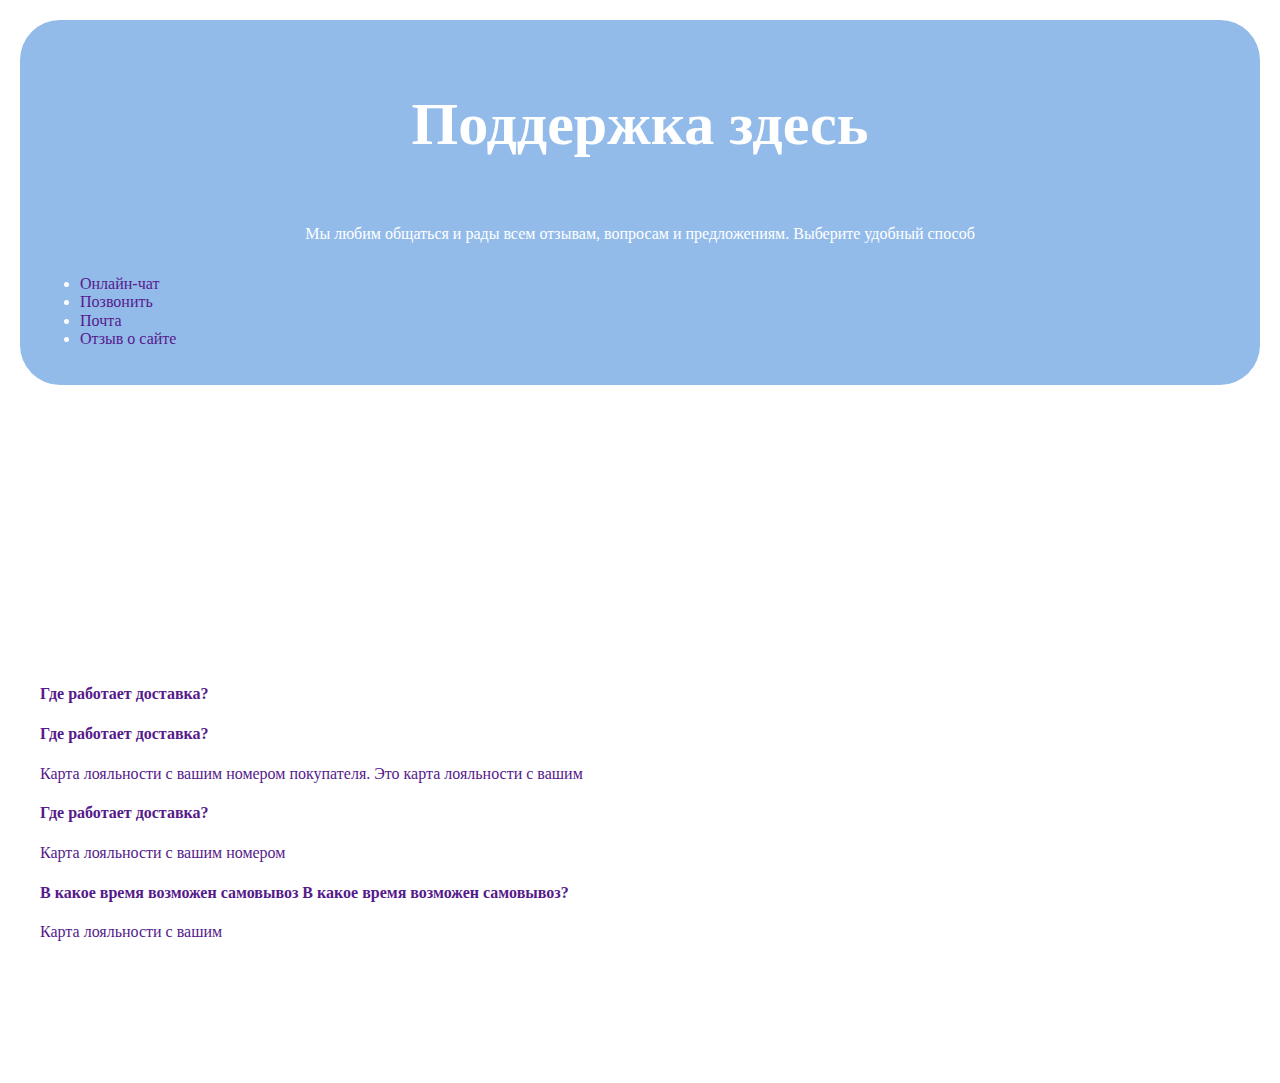
==== index.html @ 18052b0d "старт" ====
<!DOCTYPE html>
<html lang="en">

<head>
    <meta charset="UTF-8">
    <meta name="viewport" content="width=device-width, initial-scale=1.0">
    <link rel="stylesheet" href="css/normalize.css">
    <link rel="stylesheet" href="css/style.css">
    <link href="https://fonts.googleapis.com/css?family=Roboto&display=swap" rel="stylesheet">
    <title>Support</title>
</head>

<body>
    <section class="support__links">
        <div class="support__links-wrapper">
            <div class="support__links-text">
                <h2 class="support__links-title">Поддержка здесь</h2>
                <p class="support__links-description">Мы любим общаться и рады всем отзывам, вопросам и предложениям.
                    Выберите удобный способ</p>
            </div>
            <ul class="support__links-buttons">
                <li class="links-buttons__item"><a href="" class="links-buttons__link">Онлайн-чат</a></li>
                <li class="links-buttons__item"><a href="" class="links-buttons__link">Позвонить</a></li>
                <li class="links-buttons__item"><a href="" class="links-buttons__link">Почта</a></li>
                <li class="links-buttons__item"><a href="" class="links-buttons__link">Отзыв о сайте</a></li>
            </ul>
        </div>
    </section>
    <section class="support__community">
        <div class="support__community-wrapper">
            <div class="support__community-text">
                <h2 class="support__community-title">Социальные сети и сообщество</h2>
                <p class="support__community-description">Присоединяйтесь</p>
            </div>
            <ul class="support__community-buttons">
                <li class="community-buttons__item"><a href="" class="community-buttons__link"></a></li>
                <li class="community-buttons__item"><a href="" class="community-buttons__link"></a></li>
                <li class="community-buttons__item"><a href="" class="community-buttons__link"></a></li>
                <li class="community-buttons__item"><a href="" class="community-buttons__link"></a></li>
                <li class="community-buttons__item"><a href="" class="community-buttons__link"></a></li>
                <li class="community-buttons__item"><a href="" class="community-buttons__link"></a></li>
            </ul>
        </div>
    </section>
    <section class="support__faq">
        <h2 class="title support__faq-title">Часто задаваемые вопросы</h2>
        <div class="support__faq-slider">
            <ul class="faq-slider__list">
                <li class="faq-slider__list-item">
                    <a href="" class="list-item__link">
                        <h4 class="list-item__headline">Где работает доставка?</h4>
                    </a>
                </li>
                <li class="faq-slider__list-item">
                    <a href="" class="list-item__link">
                        <h4 class="list-item__headline">Где работает доставка?</h4>
                        <p class="list-item__description">Карта лояльности с вашим номером покупателя. Это карта
                            лояльности с вашим</p>
                    </a>
                </li>
                <li class="faq-slider__list-item">
                    <a href="" class="list-item__link">
                        <h4 class="list-item__headline">Где работает доставка?</h4>
                        <p class="list-item__description">Карта лояльности с вашим номером</p>
                    </a>
                </li>
                <li class="faq-slider__list-item">
                    <a href="" class="list-item__link">
                        <h4 class="list-item__headline">В какое время возможен самовывоз В какое время возможен
                            самовывоз?</h4>
                        <p class="list-item__description">Карта лояльности с вашим</p>
                    </a>
                </li>
            </ul>
        </div>
    </section>
    <section class="support__enquiry">
        <h2 class="title support__enquiry-title">Справка</h2>
        <div class="enquiry__list">
            <details class="enquiry__item">
                <summary class="enquiry__item-ask">Бережная сборка</summary>
                <p class="enquiry__item-answer"></p>
            </details>
            <details class="enquiry__item">
                <summary class="enquiry__item-ask">Способы доставки и самовывоза</summary>
                <p class="enquiry__item-answer">Это карта лояльности с вашим номером покупат Это карта лояльности с
                    вашим номером покупат</p>
            </details>
            <details class="enquiry__item">
                <summary class="enquiry__item-ask">Минимальная сумма заказа</summary>
                <p class="enquiry__item-answer"></p>
            </details>
            <details class="enquiry__item">
                <summary class="enquiry__item-ask">Лёгкий возврат</summary>
                <p class="enquiry__item-answer">Это карта лояльности с вашим номером покупат Это карта лояльности с
                    вашим номером покупат</p>
            </details>
        </div>
</body>

</html>
---- css/style.css ----
@font-face {
  font-family: "MuseoSansCyrl700";
  src: url("../fonts/MuseoSansCyrl700/MuseoSansCyrl700.eot");
  src: url("../fonts/MuseoSansCyrl700/MuseoSansCyrl700.eot?#iefix") format("embedded-opentype"), url("../fonts/MuseoSansCyrl700/MuseoSansCyrl700.woff") format("woff"), url("../fonts/MuseoSansCyrl700/MuseoSansCyrl700.ttf") format("truetype");
  font-style: normal;
  font-weight: 700;
}
@font-face {
  font-family: "MuseoSansCyrl900";
  src: url("../fonts/MuseoSansCyrl900/MuseoSansCyrl900.eot");
  src: url("../fonts/MuseoSansCyrl900/MuseoSansCyrl900.eot?#iefix") format("embedded-opentype"), url("../fonts/MuseoSansCyrl900/MuseoSansCyrl900.woff") format("woff"), url("../fonts/MuseoSansCyrl900/MuseoSansCyrl900.ttf") format("truetype");
  font-style: normal;
  font-weight: 900;
}
body {
  font-family: "MuseoSansCyrl300";
  margin: 0;
  padding: 0;
  color: rgb(255, 255, 255);
  background: rgb(255, 255, 255);
}

a {
  text-decoration: none;
}

img {
  max-width: 100%;
  height: auto;
}

button {
  padding: 0;
  border: none;
  font: inherit;
  color: inherit;
  background-color: transparent;
  cursor: pointer;
}

.visually-hidden:not(:focus):not(:active),
input[type=checkbox].visually-hidden,
input[type=radio].visually-hidden {
  position: absolute;
  width: 1px;
  height: 1px;
  margin: -1px;
  border: 0;
  padding: 0;
  white-space: nowrap;
  -webkit-clip-path: inset(100%);
          clip-path: inset(100%);
  clip: rect(0 0 0 0);
  overflow: hidden;
}

summary::-webkit-details-marker {
  display: none;
}

summary::-moz-list-bullet {
  list-style-type: none;
}

summary::marker {
  display: none;
}

.support__links {
  width: 100%;
  box-sizing: border-box;
  padding: 20px;
}

.support__links-wrapper {
  margin: 0 auto;
  width: 100%;
  box-sizing: border-box;
  padding: 20px;
  background-color: rgb(147, 187, 234);
  border-radius: 40px;
}

.support__links-text {
  display: flex;
  flex-direction: column;
  align-items: center;
}

.support__links-title {
  font-family: "MuseoSansCyrl700";
  font-style: normal;
  font-weight: 700;
  font-size: 60px;
}/*# sourceMappingURL=style.css.map */
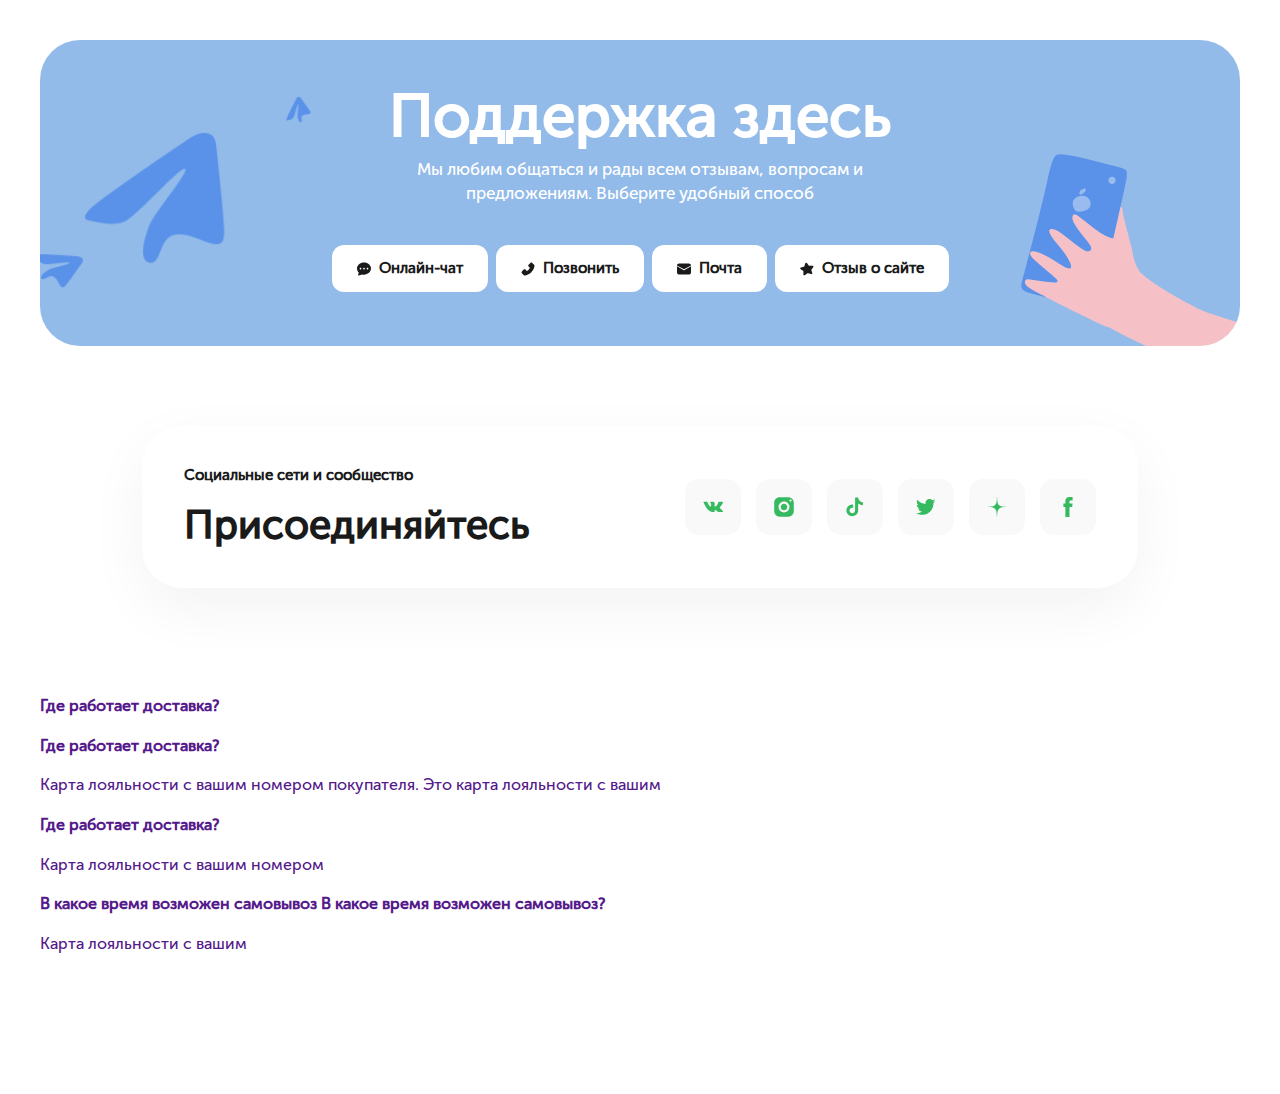
==== commit 813452de: "второй блок" ====
--- a/index.html
+++ b/index.html
@@ -33,12 +33,12 @@
                 <p class="support__community-description">Присоединяйтесь</p>
             </div>
             <ul class="support__community-buttons">
-                <li class="community-buttons__item"><a href="" class="community-buttons__link"></a></li>
-                <li class="community-buttons__item"><a href="" class="community-buttons__link"></a></li>
-                <li class="community-buttons__item"><a href="" class="community-buttons__link"></a></li>
-                <li class="community-buttons__item"><a href="" class="community-buttons__link"></a></li>
-                <li class="community-buttons__item"><a href="" class="community-buttons__link"></a></li>
-                <li class="community-buttons__item"><a href="" class="community-buttons__link"></a></li>
+                <li class="community-buttons__item"><a href="" class="community-buttons__link"><img src="./img/vk.svg" width="20" height="20"></a></li>
+                <li class="community-buttons__item"><a href="" class="community-buttons__link"><img src="./img/inst.svg" width="20" height="20"></a></li>
+                <li class="community-buttons__item"><a href="" class="community-buttons__link"><img src="./img/tik.svg" width="20" height="20"></a></li>
+                <li class="community-buttons__item"><a href="" class="community-buttons__link"><img src="./img/twit.svg" width="20" height="20"></a></li>
+                <li class="community-buttons__item"><a href="" class="community-buttons__link"><img src="./img/dzen.svg" width="20" height="20"></a></li>
+                <li class="community-buttons__item"><a href="" class="community-buttons__link"><img src="./img/facebook.svg" width="20" height="20"></a></li>
             </ul>
         </div>
     </section>
--- a/css/style.css
+++ b/css/style.css
@@ -1,19 +1,9 @@
 @font-face {
-  font-family: "MuseoSansCyrl700";
-  src: url("../fonts/MuseoSansCyrl700/MuseoSansCyrl700.eot");
-  src: url("../fonts/MuseoSansCyrl700/MuseoSansCyrl700.eot?#iefix") format("embedded-opentype"), url("../fonts/MuseoSansCyrl700/MuseoSansCyrl700.woff") format("woff"), url("../fonts/MuseoSansCyrl700/MuseoSansCyrl700.ttf") format("truetype");
-  font-style: normal;
-  font-weight: 700;
-}
-@font-face {
-  font-family: "MuseoSansCyrl900";
-  src: url("../fonts/MuseoSansCyrl900/MuseoSansCyrl900.eot");
-  src: url("../fonts/MuseoSansCyrl900/MuseoSansCyrl900.eot?#iefix") format("embedded-opentype"), url("../fonts/MuseoSansCyrl900/MuseoSansCyrl900.woff") format("woff"), url("../fonts/MuseoSansCyrl900/MuseoSansCyrl900.ttf") format("truetype");
-  font-style: normal;
-  font-weight: 900;
+  font-family: "Museo Sans Cyrl";
+  src: url("../font/MuseoSansCyrl.otf") format("opentype");
 }
 body {
-  font-family: "MuseoSansCyrl300";
+  font-family: "Museo Sans Cyrl";
   margin: 0;
   padding: 0;
   color: rgb(255, 255, 255);
@@ -88,8 +78,294 @@
 }
 
 .support__links-title {
-  font-family: "MuseoSansCyrl700";
+  padding: 0;
+  margin: 0 0 5px 0;
+  font-family: "Museo Sans Cyrl";
   font-style: normal;
   font-weight: 700;
-  font-size: 60px;
+  font-size: 30px;
+  text-align: center;
+  color: rgb(255, 255, 255);
+}
+
+.support__links-description {
+  padding: 0;
+  margin: 0 0 20px 0;
+  font-family: "Museo Sans Cyrl";
+  font-style: normal;
+  font-weight: 400;
+  font-size: 14px;
+  text-align: center;
+}
+
+.support__links-buttons {
+  list-style: none;
+  padding: 0;
+  margin: 0;
+  box-sizing: border-box;
+  display: flex;
+  flex-direction: column;
+  align-items: center;
+}
+
+.links-buttons__item {
+  min-width: 160px;
+  padding: 0;
+  margin: 0 0 5px 0;
+  box-sizing: border-box;
+  display: flex;
+  justify-content: center;
+}
+
+.links-buttons__link {
+  width: 100%;
+  box-sizing: border-box;
+  padding: 10px 15px 10px 25px;
+  background-color: rgb(255, 255, 255);
+  border-radius: 12px;
+  font-family: "Museo Sans Cyrl";
+  font-style: normal;
+  font-weight: 600;
+  font-size: 14px;
+  text-align: center;
+  color: rgb(26, 26, 26);
+  background-size: 14px 14px;
+  background-repeat: no-repeat;
+  background-position: 10px 50%;
+}
+
+.links-buttons__item:nth-child(1) .links-buttons__link {
+  background-image: url(../img/chat.svg);
+}
+
+.links-buttons__item:nth-child(2) .links-buttons__link {
+  background-image: url(../img/phone.svg);
+}
+
+.links-buttons__item:nth-child(3) .links-buttons__link {
+  background-image: url(../img/mail.svg);
+}
+
+.links-buttons__item:nth-child(4) .links-buttons__link {
+  background-image: url(../img/star.svg);
+}
+
+.support__community {
+  width: 100%;
+  box-sizing: border-box;
+  padding: 20px;
+}
+
+.support__community-wrapper {
+  display: flex;
+  justify-content: space-between;
+  align-items: center;
+  margin: 0 auto;
+  width: 100%;
+  box-sizing: border-box;
+  padding: 20px;
+  background-color: rgb(255, 255, 255);
+  border-radius: 40px;
+  box-shadow: 0px 20px 60px 0px rgba(26, 26, 26, 0.05);
+}
+
+.support__community-text {
+  margin: 0 10px 0 0;
+}
+
+.support__community-title {
+  padding: 0;
+  margin: 0 0 10px 0;
+  font-family: "Museo Sans Cyrl";
+  font-size: 12px;
+  font-weight: 600;
+  letter-spacing: 0px;
+  text-align: left;
+  color: rgb(26, 26, 26);
+}
+
+.support__community-description {
+  padding: 0;
+  margin: 0;
+  font-family: "Museo Sans Cyrl";
+  font-size: 25px;
+  font-weight: 600;
+  letter-spacing: 0px;
+  text-align: left;
+  color: rgb(26, 26, 26);
+}
+
+.support__community-buttons {
+  list-style: none;
+  padding: 0;
+  margin: 0;
+  display: flex;
+  flex-wrap: wrap;
+}
+
+.community-buttons__item {
+  height: 56px;
+  width: 56px;
+  padding: 0;
+  margin: 0 5px 5px 0;
+  display: flex;
+}
+
+.community-buttons__link {
+  width: 100%;
+  display: flex;
+  justify-content: center;
+  align-items: center;
+  background: rgb(249, 249, 249);
+  border-radius: 14px;
+}
+
+.community-buttons__link img {
+  width: 20px;
+  height: 20px;
+}
+
+@media (min-width: 760px) {
+  .support__links {
+    padding: 25px;
+  }
+  .support__links-wrapper {
+    padding: 30px;
+    display: flex;
+    flex-direction: column;
+    align-items: center;
+  }
+  .support__links-text {
+    max-width: 535px;
+  }
+  .support__links-title {
+    font-size: 40px;
+  }
+  .support__links-description {
+    margin: 0 0 25px 0;
+    font-size: 16px;
+  }
+  .support__links-buttons {
+    list-style: none;
+    padding: 0;
+    margin: 0;
+    box-sizing: border-box;
+    display: flex;
+    flex-direction: row;
+    align-items: stretch;
+    justify-content: space-around;
+    flex-wrap: wrap;
+  }
+  .links-buttons__item {
+    min-width: 160px;
+    margin: 0 20px 20px 0;
+  }
+  .links-buttons__link {
+    padding: 15px 25px 15px 47px;
+    font-size: 15px;
+    background-position: 25px 50%;
+  }
+  .support__community {
+    padding: 25px;
+  }
+  .support__community-wrapper {
+    padding: 30px;
+  }
+  .support__community-text {
+    margin: 0 10px 0 0;
+  }
+  .support__community-title {
+    padding: 0;
+    margin: 0 0 16px 0;
+    font-size: 15px;
+    line-height: 18px;
+    letter-spacing: 0px;
+  }
+  .support__community-description {
+    font-size: 30px;
+  }
+  .support__community-buttons {
+    list-style: none;
+    padding: 0;
+    margin: 0;
+    display: flex;
+    flex-wrap: wrap;
+  }
+  .community-buttons__item {
+    height: 56px;
+    width: 56px;
+    padding: 0;
+    margin: 0 5px 5px 0;
+    display: flex;
+  }
+}
+@media (min-width: 1200px) {
+  .support__links {
+    padding: 40px;
+  }
+  .support__links-wrapper {
+    position: relative;
+    padding: 40px 0 54px 0;
+    max-width: 1200px;
+    background-image: url(../img/img.png);
+    background-repeat: no-repeat;
+    background-size: auto;
+    background-position: top 80px right 0;
+  }
+  .support__links-wrapper::after {
+    content: "";
+    position: absolute;
+    width: 274px;
+    height: 100%;
+    top: 0;
+    left: 0;
+    background-image: url(../img/img1.png);
+    background-repeat: no-repeat;
+    background-size: 274px 195px;
+    background-position: center;
+  }
+  .support__links-title {
+    font-size: 60px;
+    line-height: 72px;
+  }
+  .support__links-description {
+    margin: 0 0 40px 0;
+    font-size: 17px;
+    line-height: 24px;
+  }
+  .support__links-buttons {
+    justify-content: center;
+    flex-wrap: no-wrap;
+  }
+  .links-buttons__item {
+    min-width: 160px;
+    min-width: 48px;
+    margin: 0 8px 0px 0;
+  }
+  .links-buttons__item:last-child {
+    margin: 0;
+  }
+  .support__community {
+    padding: 40px;
+  }
+  .support__community-wrapper {
+    padding: 40px 42px;
+    max-width: 996px;
+    box-sizing: border-box;
+  }
+  .support__community-description {
+    font-size: 40px;
+    line-height: 48px;
+    letter-spacing: 0px;
+  }
+  .support__community-buttons {
+    flex-wrap: nowrap;
+  }
+  .community-buttons__item {
+    padding: 0;
+    margin: 0 15px 0 0;
+  }
+  .community-buttons__item:last-child {
+    margin: 0;
+  }
 }/*# sourceMappingURL=style.css.map */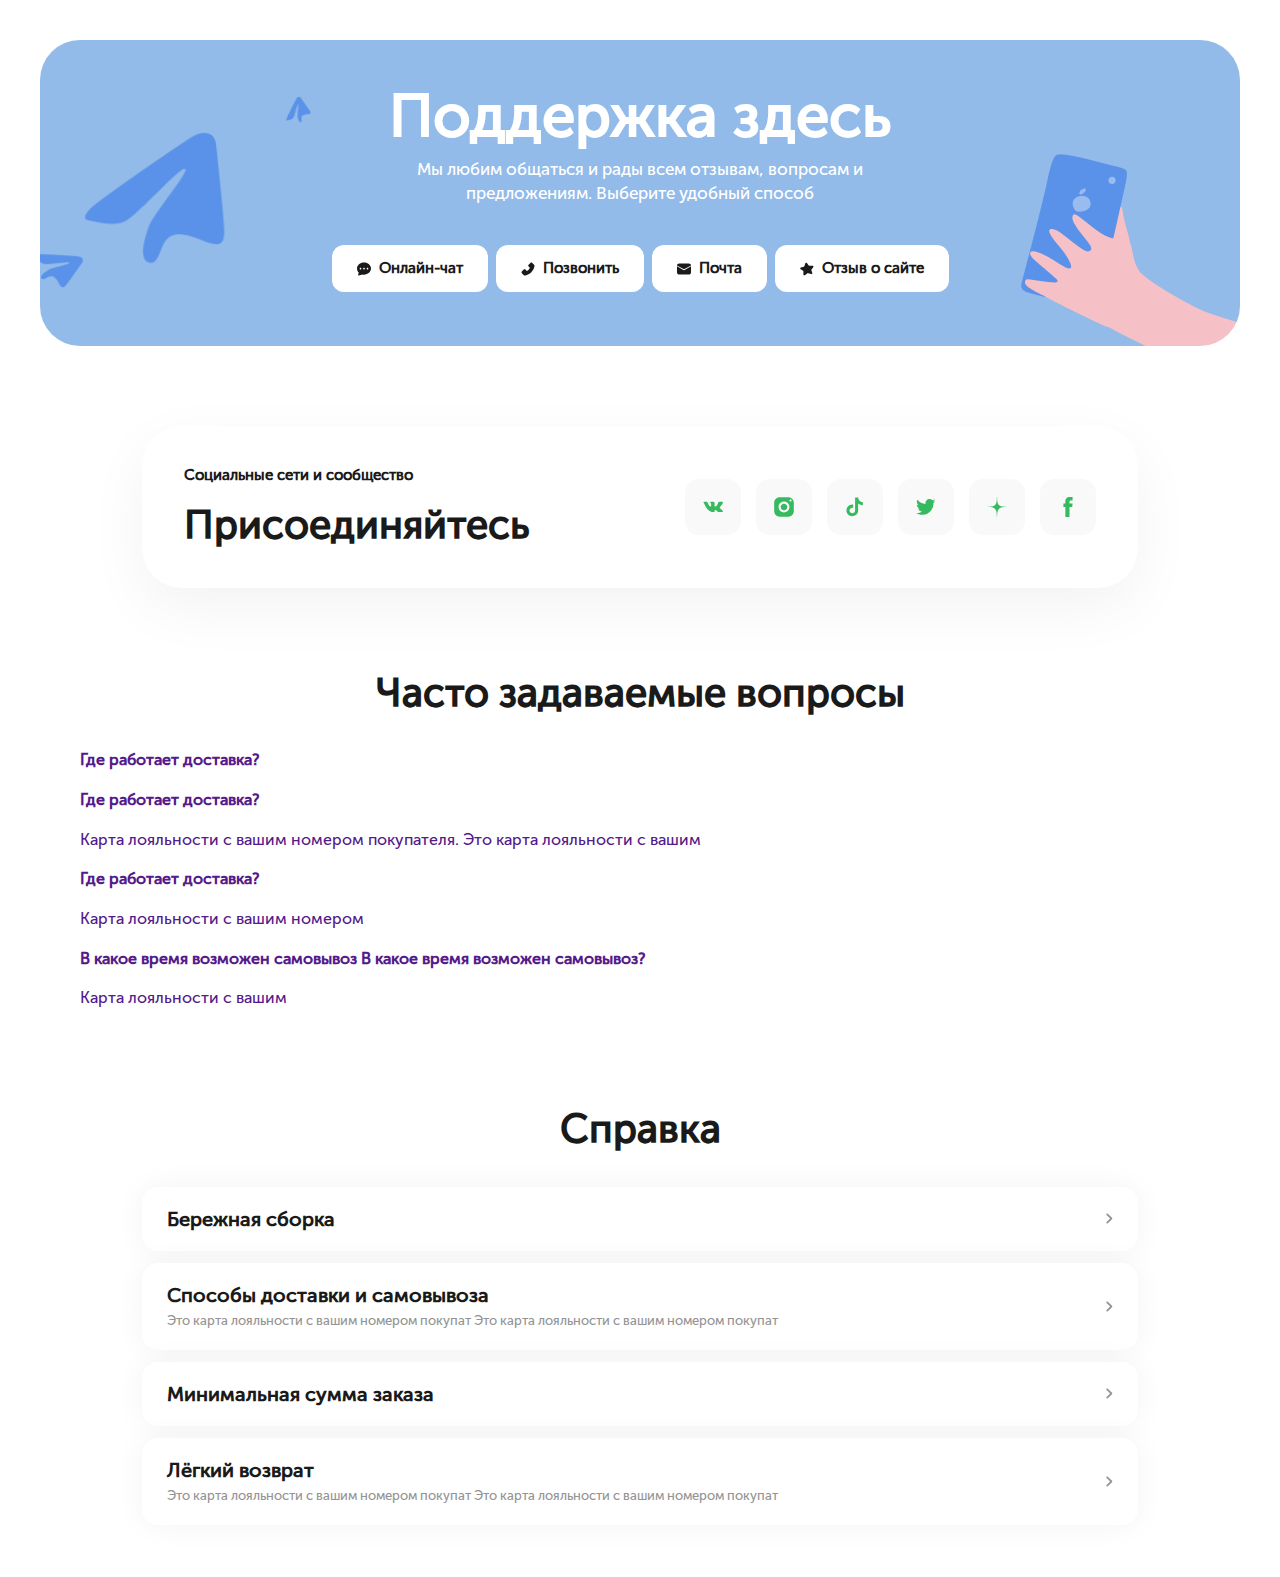
==== commit 41cd777f: "нижний блок" ====
--- a/index.html
+++ b/index.html
@@ -33,12 +33,18 @@
                 <p class="support__community-description">Присоединяйтесь</p>
             </div>
             <ul class="support__community-buttons">
-                <li class="community-buttons__item"><a href="" class="community-buttons__link"><img src="./img/vk.svg" width="20" height="20"></a></li>
-                <li class="community-buttons__item"><a href="" class="community-buttons__link"><img src="./img/inst.svg" width="20" height="20"></a></li>
-                <li class="community-buttons__item"><a href="" class="community-buttons__link"><img src="./img/tik.svg" width="20" height="20"></a></li>
-                <li class="community-buttons__item"><a href="" class="community-buttons__link"><img src="./img/twit.svg" width="20" height="20"></a></li>
-                <li class="community-buttons__item"><a href="" class="community-buttons__link"><img src="./img/dzen.svg" width="20" height="20"></a></li>
-                <li class="community-buttons__item"><a href="" class="community-buttons__link"><img src="./img/facebook.svg" width="20" height="20"></a></li>
+                <li class="community-buttons__item"><a href="" class="community-buttons__link"><img src="./img/vk.svg"
+                            width="20" height="20"></a></li>
+                <li class="community-buttons__item"><a href="" class="community-buttons__link"><img src="./img/inst.svg"
+                            width="20" height="20"></a></li>
+                <li class="community-buttons__item"><a href="" class="community-buttons__link"><img src="./img/tik.svg"
+                            width="20" height="20"></a></li>
+                <li class="community-buttons__item"><a href="" class="community-buttons__link"><img src="./img/twit.svg"
+                            width="20" height="20"></a></li>
+                <li class="community-buttons__item"><a href="" class="community-buttons__link"><img src="./img/dzen.svg"
+                            width="20" height="20"></a></li>
+                <li class="community-buttons__item"><a href="" class="community-buttons__link"><img
+                            src="./img/facebook.svg" width="20" height="20"></a></li>
             </ul>
         </div>
     </section>
@@ -75,27 +81,38 @@
         </div>
     </section>
     <section class="support__enquiry">
-        <h2 class="title support__enquiry-title">Справка</h2>
-        <div class="enquiry__list">
-            <details class="enquiry__item">
-                <summary class="enquiry__item-ask">Бережная сборка</summary>
-                <p class="enquiry__item-answer"></p>
-            </details>
-            <details class="enquiry__item">
-                <summary class="enquiry__item-ask">Способы доставки и самовывоза</summary>
-                <p class="enquiry__item-answer">Это карта лояльности с вашим номером покупат Это карта лояльности с
-                    вашим номером покупат</p>
-            </details>
-            <details class="enquiry__item">
-                <summary class="enquiry__item-ask">Минимальная сумма заказа</summary>
-                <p class="enquiry__item-answer"></p>
-            </details>
-            <details class="enquiry__item">
-                <summary class="enquiry__item-ask">Лёгкий возврат</summary>
-                <p class="enquiry__item-answer">Это карта лояльности с вашим номером покупат Это карта лояльности с
-                    вашим номером покупат</p>
-            </details>
+        <div class="support__enquiry-wrapper">
+            <h2 class="title support__enquiry-title">Справка</h2>
+            <div class="enquiry__list">
+                <details class="enquiry__item">
+                    <summary class="enquiry__item-ask">Бережная сборка</summary>
+                    <p class="enquiry__item-answer">Какой-то текст</p>
+                </details>
+                <details class="enquiry__item">
+                    <summary class="enquiry__item-ask">
+                        <p class="enquiry__item-ask--big">Способы доставки и самовывоза</p>
+                        <p class="enquiry__item-ask--small">Это карта лояльности с вашим номером покупат Это карта
+                            лояльности с
+                            вашим номером покупат</p>
+                    </summary>
+                    <p class="enquiry__item-answer">Какой-то текст</p>
+                </details>
+                <details class="enquiry__item">
+                    <summary class="enquiry__item-ask">Минимальная сумма заказа</summary>
+                    <p class="enquiry__item-answer">Какой-то текст</p>
+                </details>
+                <details class="enquiry__item">
+                    <summary class="enquiry__item-ask">
+                        <p class="enquiry__item-ask--big">Лёгкий возврат</p>
+                        <p class="enquiry__item-ask--small">Это карта лояльности с вашим номером покупат Это карта
+                            лояльности с
+                            вашим номером покупат</p>
+                    </summary>
+                    <p class="enquiry__item-answer">Какой-то текст</p>
+                </details>
+            </div>
         </div>
+    </section>
 </body>
 
 </html>--- a/css/style.css
+++ b/css/style.css
@@ -56,6 +56,24 @@
   display: none;
 }
 
+summary:first-of-type {
+  display: block;
+}
+
+.title {
+  width: -moz-fit-content;
+  width: fit-content;
+  box-sizing: border-box;
+  padding: 0;
+  margin: 0 auto 20px auto;
+  font-family: "Museo Sans Cyrl";
+  font-size: 30px;
+  font-weight: 600;
+  letter-spacing: 0px;
+  text-align: left;
+  color: rgb(26, 26, 26);
+}
+
 .support__links {
   width: 100%;
   box-sizing: border-box;
@@ -225,6 +243,106 @@
   height: 20px;
 }
 
+.support__faq {
+  width: 100%;
+  box-sizing: border-box;
+  padding: 20px;
+}
+
+.support__enquiry {
+  width: 100%;
+  box-sizing: border-box;
+  padding: 20px;
+}
+
+.support__enquiry-wrapper {
+  margin: 0 auto;
+  width: 100%;
+  box-sizing: border-box;
+  display: flex;
+  flex-direction: column;
+}
+
+.enquiry__list {
+  width: 100%;
+  box-sizing: border-box;
+  margin: 0;
+  padding: 0;
+  display: flex;
+  flex-direction: column;
+}
+
+.enquiry__item {
+  padding: 15px 20px;
+  margin: 0 0 10px 0;
+  box-sizing: border-box;
+  background-color: rgb(255, 255, 255);
+  box-shadow: 0px 0px 30px 0px rgba(0, 0, 0, 0.05);
+  border-radius: 16px;
+}
+
+.enquiry__item-ask {
+  position: relative;
+  font-family: "Museo Sans Cyrl";
+  font-size: 18px;
+  font-weight: 600;
+  letter-spacing: 0px;
+  text-align: left;
+  color: rgb(26, 26, 26);
+}
+
+.enquiry__item-ask--big {
+  padding: 0;
+  margin: 0 0 5px 0;
+  font-family: "Museo Sans Cyrl";
+  font-size: 18px;
+  font-weight: 600;
+  letter-spacing: 0px;
+  text-align: left;
+  color: rgb(26, 26, 26);
+}
+
+.enquiry__item-ask--small {
+  padding: 0;
+  margin: 0;
+  font-family: "Museo Sans Cyrl";
+  font-size: 13px;
+  font-weight: 400;
+  line-height: 18px;
+  letter-spacing: 0px;
+  text-align: left;
+  color: rgb(148, 148, 148);
+}
+
+.enquiry__item-answer {
+  padding: 0;
+  margin: 10px 0 0 0;
+  font-family: "Museo Sans Cyrl";
+  font-size: 13px;
+  font-weight: 400;
+  line-height: 18px;
+  letter-spacing: 0px;
+  text-align: left;
+  color: rgb(148, 148, 148);
+}
+
+.enquiry__item-ask:before {
+  content: "";
+  position: absolute;
+  top: 0;
+  right: 0;
+  width: 7px;
+  height: 100%;
+  background-image: url(../img/next-gray.svg);
+  background-position: center;
+  background-repeat: no-repeat;
+  background-size: 7px 11px;
+}
+
+.enquiry__item[open] > summary:before {
+  transform: rotate(90deg);
+}
+
 @media (min-width: 760px) {
   .support__links {
     padding: 25px;
@@ -298,8 +416,20 @@
     margin: 0 5px 5px 0;
     display: flex;
   }
+  .support__faq {
+    padding: 25px;
+  }
+  .support__enquiry {
+    padding: 25px;
+  }
 }
 @media (min-width: 1200px) {
+  .title {
+    padding: 0;
+    margin: 0 auto 35px auto;
+    font-size: 40px;
+    line-height: 48px;
+  }
   .support__links {
     padding: 40px;
   }
@@ -368,4 +498,60 @@
   .community-buttons__item:last-child {
     margin: 0;
   }
+  .support__faq {
+    padding: 40px;
+  }
+  .support__enquiry {
+    padding: 40px;
+  }
+  .support__enquiry-wrapper {
+    max-width: 996px;
+  }
+  .enquiry__item {
+    padding: 20px 25px;
+    margin: 0 0 12px 0;
+  }
+  .enquiry__item-ask {
+    position: relative;
+    font-family: "Museo Sans Cyrl";
+    font-size: 20px;
+    font-weight: 600;
+    line-height: 24px;
+    letter-spacing: 0px;
+    text-align: left;
+    color: rgb(26, 26, 26);
+  }
+  .enquiry__item-ask--big {
+    padding: 0;
+    margin: 0 0 5px 0;
+    font-family: "Museo Sans Cyrl";
+    font-size: 20px;
+    font-weight: 600;
+    line-height: 24px;
+    letter-spacing: 0px;
+    text-align: left;
+    color: rgb(26, 26, 26);
+  }
+  .enquiry__item-ask--small {
+    padding: 0;
+    margin: 0;
+    font-family: "Museo Sans Cyrl";
+    font-size: 13px;
+    font-weight: 400;
+    line-height: 18px;
+    letter-spacing: 0px;
+    text-align: left;
+    color: rgb(148, 148, 148);
+  }
+  .enquiry__item-answer {
+    padding: 0;
+    margin: 10px 0 0 0;
+    font-family: "Museo Sans Cyrl";
+    font-size: 13px;
+    font-weight: 400;
+    line-height: 18px;
+    letter-spacing: 0px;
+    text-align: left;
+    color: rgb(148, 148, 148);
+  }
 }/*# sourceMappingURL=style.css.map */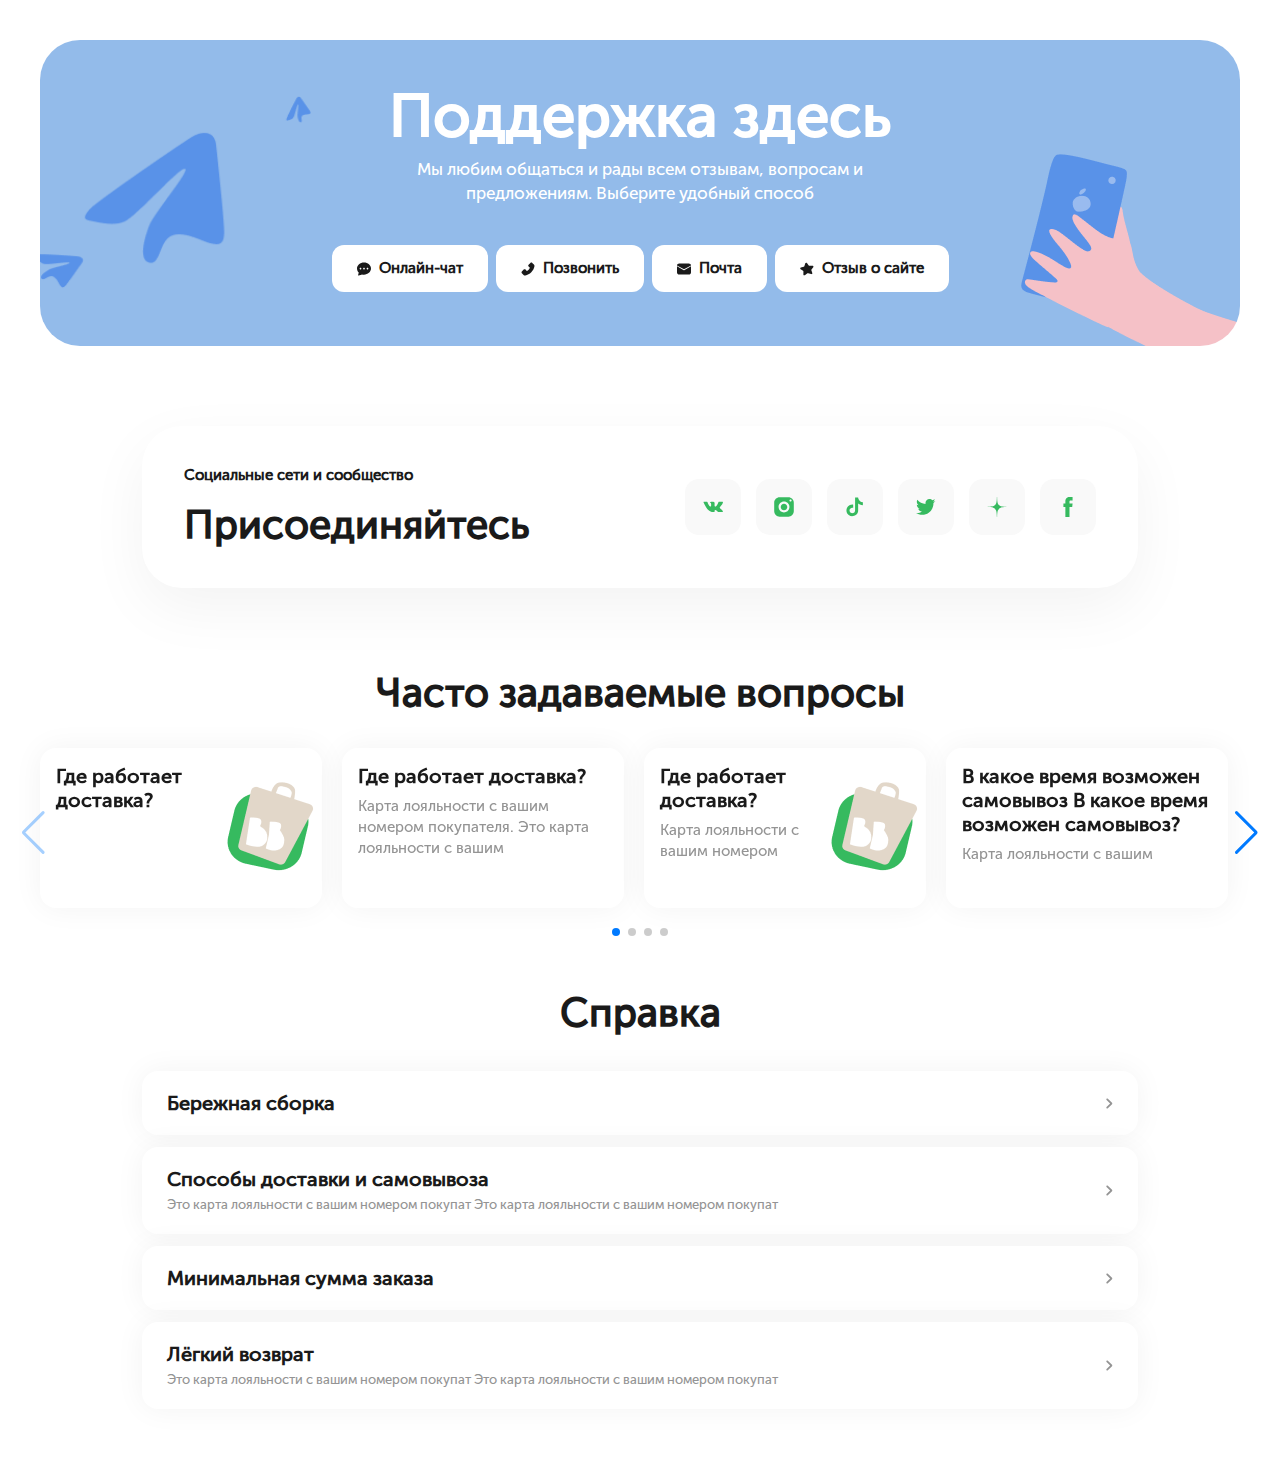
==== commit 79094fc0: "доделать слайдер" ====
--- a/index.html
+++ b/index.html
@@ -6,7 +6,7 @@
     <meta name="viewport" content="width=device-width, initial-scale=1.0">
     <link rel="stylesheet" href="css/normalize.css">
     <link rel="stylesheet" href="css/style.css">
-    <link href="https://fonts.googleapis.com/css?family=Roboto&display=swap" rel="stylesheet">
+    <link rel="stylesheet" href="https://cdn.jsdelivr.net/npm/swiper@11/swiper-bundle.min.css" />
     <title>Support</title>
 </head>
 
@@ -50,34 +50,50 @@
     </section>
     <section class="support__faq">
         <h2 class="title support__faq-title">Часто задаваемые вопросы</h2>
-        <div class="support__faq-slider">
-            <ul class="faq-slider__list">
-                <li class="faq-slider__list-item">
-                    <a href="" class="list-item__link">
-                        <h4 class="list-item__headline">Где работает доставка?</h4>
-                    </a>
-                </li>
-                <li class="faq-slider__list-item">
-                    <a href="" class="list-item__link">
-                        <h4 class="list-item__headline">Где работает доставка?</h4>
-                        <p class="list-item__description">Карта лояльности с вашим номером покупателя. Это карта
-                            лояльности с вашим</p>
-                    </a>
-                </li>
-                <li class="faq-slider__list-item">
-                    <a href="" class="list-item__link">
-                        <h4 class="list-item__headline">Где работает доставка?</h4>
-                        <p class="list-item__description">Карта лояльности с вашим номером</p>
-                    </a>
-                </li>
-                <li class="faq-slider__list-item">
-                    <a href="" class="list-item__link">
-                        <h4 class="list-item__headline">В какое время возможен самовывоз В какое время возможен
-                            самовывоз?</h4>
-                        <p class="list-item__description">Карта лояльности с вашим</p>
-                    </a>
-                </li>
-            </ul>
+        <div class="swiper mySwiper">
+            <div class="swiper-wrapper">
+
+                <div class="swiper-slide">
+                    <div class="swiper-slide__item swiper-slide__item--img">
+                        <a href="" class="swiper-slide__item-link">
+                            <h4 class="swiper-slide__item-headline">Где работает доставка?</h4>
+                        </a>
+                    </div>
+                </div>
+                <div class="swiper-slide">
+                    <div class="swiper-slide__item">
+                        <a href="" class="swiper-slide__item-link">
+                            <h4 class="swiper-slide__item-headline">Где работает доставка?</h4>
+                            <p class="swiper-slide__item-description">Карта лояльности с вашим номером покупателя. Это
+                                карта
+                                лояльности с вашим</p>
+                        </a>
+                    </div>
+                </div>
+                <div class="swiper-slide">
+                    <div class="swiper-slide__item swiper-slide__item--img">
+                        <a href="" class="swiper-slide__item-link">
+                            <h4 class="swiper-slide__item-headline">Где работает доставка?</h4>
+                            <p class="swiper-slide__item-description">Карта лояльности с вашим номером</p>
+                        </a>
+                    </div>
+                </div>
+                <div class="swiper-slide">
+                    <div class="swiper-slide__item">
+                        <a href="" class="swiper-slide__item-link">
+                            <h4 class="swiper-slide__item-headline">В какое время возможен самовывоз В какое время
+                                возможен
+                                самовывоз?</h4>
+                            <p class="swiper-slide__item-description">Карта лояльности с вашим</p>
+                        </a>
+                    </div>
+                </div>
+
+
+            </div>
+            <div class="swiper-pagination"></div>
+            <div class="swiper-button-next"></div>
+            <div class="swiper-button-prev"></div>
         </div>
     </section>
     <section class="support__enquiry">
@@ -113,6 +129,9 @@
             </div>
         </div>
     </section>
+
+    <script src="https://cdn.jsdelivr.net/npm/swiper@11/swiper-bundle.min.js"></script>
+    <script src="js/script.js"></script>
 </body>
 
 </html>--- a/css/style.css
+++ b/css/style.css
@@ -246,7 +246,86 @@
 .support__faq {
   width: 100%;
   box-sizing: border-box;
-  padding: 20px;
+}
+
+.support__faq-title {
+  padding: 0 20px;
+}
+
+.mySwiper .swiper-wrapper {
+  margin: 0 auto;
+  width: 100%;
+  box-sizing: border-box;
+  display: flex;
+  justify-content: space-between;
+  padding: 20px 20px 30px 20px;
+  box-sizing: border-box;
+}
+
+.mySwiper .swiper-wrapper .swiper-slide {
+  width: 100% !important;
+  box-sizing: border-box;
+  display: flex;
+}
+
+.swiper-slide .swiper-slide__item {
+  width: 100%;
+  height: 160px;
+  box-sizing: border-box;
+  display: flex;
+  background-color: rgb(255, 255, 255);
+  box-shadow: 0px 0px 30px 0px rgba(0, 0, 0, 0.05);
+  border-radius: 16px;
+}
+
+.swiper-slide__item .swiper-slide__item-link {
+  padding: 16px 16px 19px 16px;
+  width: 100%;
+  height: 100%;
+  box-sizing: border-box;
+  display: flex;
+  flex-direction: column;
+  justify-content: flex-start;
+  align-items: flex-start;
+}
+
+.swiper-slide__item-headline {
+  padding: 0;
+  margin: 0 0 8px 0;
+  font-family: "Museo Sans Cyrl";
+  font-size: 20px;
+  font-weight: 600;
+  line-height: 24px;
+  letter-spacing: 0px;
+  text-align: left;
+  color: rgb(26, 26, 26);
+}
+
+.swiper-slide__item-description {
+  margin: 0;
+  padding: 0;
+  font-family: "Museo Sans Cyrl";
+  font-size: 15px;
+  font-weight: 400;
+  line-height: 21px;
+  letter-spacing: 0px;
+  text-align: left;
+  color: rgb(148, 148, 148);
+}
+
+.swiper-slide__item--img .swiper-slide__item-description {
+  width: 150px;
+}
+
+.swiper-slide__item--img .swiper-slide__item-headline {
+  width: 150px;
+}
+
+.swiper-slide__item--img {
+  background-image: url(../img/img2.png);
+  background-repeat: no-repeat;
+  background-position: center right;
+  background-size: 104px 160px;
 }
 
 .support__enquiry {
@@ -416,8 +495,13 @@
     margin: 0 5px 5px 0;
     display: flex;
   }
-  .support__faq {
-    padding: 25px;
+  .support__faq-title {
+    padding: 0 25px;
+  }
+  .mySwiper .swiper-wrapper .swiper-slide {
+    width: calc(50% - 10px) !important;
+    box-sizing: border-box;
+    display: flex;
   }
   .support__enquiry {
     padding: 25px;
@@ -477,6 +561,7 @@
   }
   .support__community {
     padding: 40px;
+    margin-bottom: 40px;
   }
   .support__community-wrapper {
     padding: 40px 42px;
@@ -498,8 +583,22 @@
   .community-buttons__item:last-child {
     margin: 0;
   }
-  .support__faq {
-    padding: 40px;
+  .support__faq-title {
+    padding: 0;
+    margin-bottom: 2px;
+  }
+  .support__faq .mySwiper {
+    max-width: 1260px;
+    margin: 0 auto;
+  }
+  .mySwiper .swiper-wrapper {
+    padding: 30px 30px 40px 30px;
+  }
+  .mySwiper .swiper-wrapper .swiper-slide {
+    width: 282px !important;
+  }
+  .swiper-slide .swiper-slide__item {
+    width: 282px;
   }
   .support__enquiry {
     padding: 40px;
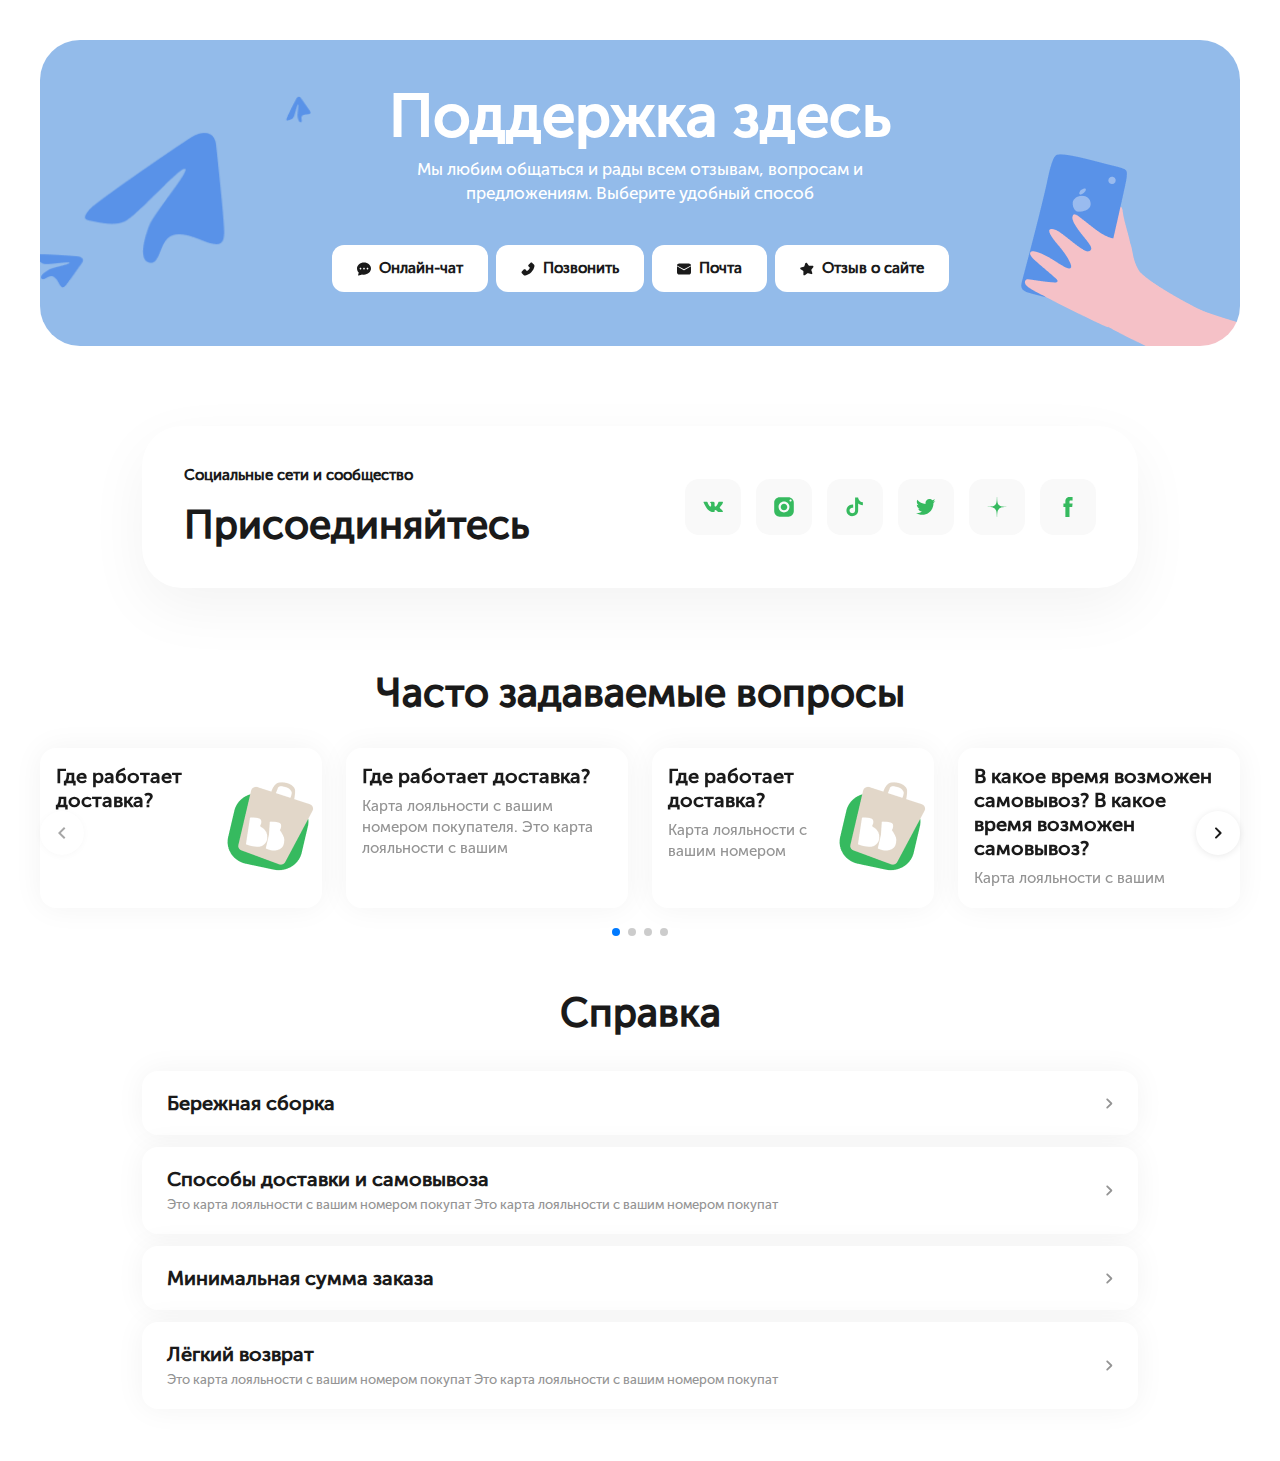
==== commit d5af7ac8: "слайдер" ====
--- a/index.html
+++ b/index.html
@@ -81,7 +81,7 @@
                 <div class="swiper-slide">
                     <div class="swiper-slide__item">
                         <a href="" class="swiper-slide__item-link">
-                            <h4 class="swiper-slide__item-headline">В какое время возможен самовывоз В какое время
+                            <h4 class="swiper-slide__item-headline">В какое время возможен самовывоз? В какое время
                                 возможен
                                 самовывоз?</h4>
                             <p class="swiper-slide__item-description">Карта лояльности с вашим</p>
--- a/css/style.css
+++ b/css/style.css
@@ -252,14 +252,17 @@
   padding: 0 20px;
 }
 
+.support__faq .mySwiper {
+  padding: 20px 20px 30px 20px;
+  box-sizing: border-box;
+}
+
 .mySwiper .swiper-wrapper {
   margin: 0 auto;
   width: 100%;
   box-sizing: border-box;
   display: flex;
   justify-content: space-between;
-  padding: 20px 20px 30px 20px;
-  box-sizing: border-box;
 }
 
 .mySwiper .swiper-wrapper .swiper-slide {
@@ -326,6 +329,22 @@
   background-repeat: no-repeat;
   background-position: center right;
   background-size: 104px 160px;
+}
+
+.support__faq .mySwiper .swiper-button-next {
+  display: none;
+}
+
+.support__faq .mySwiper .swiper-button-next::after {
+  display: none;
+}
+
+.support__faq .mySwiper .swiper-button-prev {
+  display: none;
+}
+
+.support__faq .mySwiper .swiper-button-prev::after {
+  display: none;
 }
 
 .support__enquiry {
@@ -591,8 +610,13 @@
     max-width: 1260px;
     margin: 0 auto;
   }
+  .support__faq .mySwiper {
+    padding: 30px 30px 40px 30px;
+    box-sizing: border-box;
+  }
   .mySwiper .swiper-wrapper {
-    padding: 30px 30px 40px 30px;
+    padding: 0;
+    max-width: 1200px;
   }
   .mySwiper .swiper-wrapper .swiper-slide {
     width: 282px !important;
@@ -600,6 +624,30 @@
   .swiper-slide .swiper-slide__item {
     width: 282px;
   }
+  .support__faq .mySwiper .swiper-button-next {
+    display: block;
+    right: 30px;
+    width: 44px;
+    height: 44px;
+    box-shadow: 0px 1px 7px 0px rgba(0, 0, 0, 0.09);
+    background-color: rgb(255, 255, 255);
+    background-image: url(../img/next.svg);
+    background-repeat: no-repeat;
+    background-position: center;
+    border-radius: 50%;
+  }
+  .support__faq .mySwiper .swiper-button-prev {
+    display: block;
+    left: 30px;
+    width: 44px;
+    height: 44px;
+    box-shadow: 0px 1px 7px 0px rgba(0, 0, 0, 0.09);
+    background-color: rgb(255, 255, 255);
+    background-image: url(../img/chevron_left.svg);
+    background-repeat: no-repeat;
+    background-position: center;
+    border-radius: 50%;
+  }
   .support__enquiry {
     padding: 40px;
   }
@@ -607,6 +655,7 @@
     max-width: 996px;
   }
   .enquiry__item {
+    cursor: pointer;
     padding: 20px 25px;
     margin: 0 0 12px 0;
   }
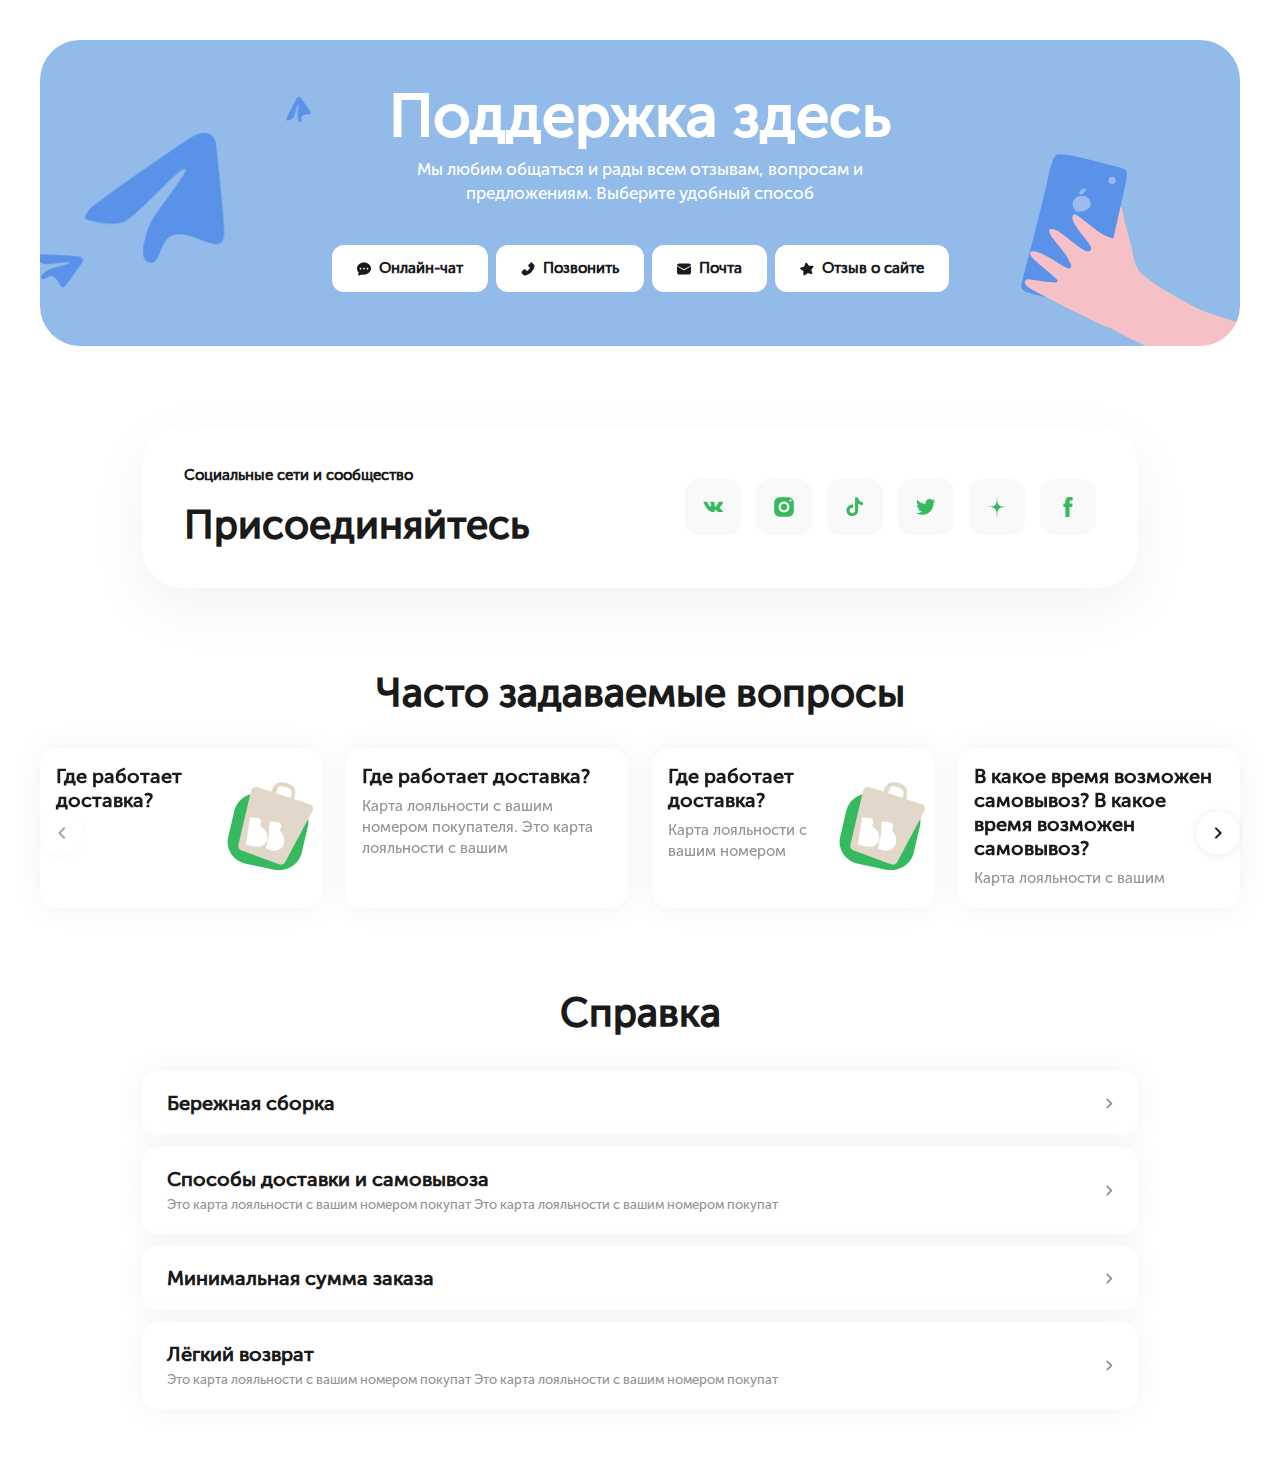
==== commit b5d853eb: "article" ====
--- a/index.html
+++ b/index.html
@@ -55,14 +55,14 @@
 
                 <div class="swiper-slide">
                     <div class="swiper-slide__item swiper-slide__item--img">
-                        <a href="" class="swiper-slide__item-link">
+                        <a href="/article.html" class="swiper-slide__item-link">
                             <h4 class="swiper-slide__item-headline">Где работает доставка?</h4>
                         </a>
                     </div>
                 </div>
                 <div class="swiper-slide">
                     <div class="swiper-slide__item">
-                        <a href="" class="swiper-slide__item-link">
+                        <a href="/article.html" class="swiper-slide__item-link">
                             <h4 class="swiper-slide__item-headline">Где работает доставка?</h4>
                             <p class="swiper-slide__item-description">Карта лояльности с вашим номером покупателя. Это
                                 карта
@@ -72,7 +72,7 @@
                 </div>
                 <div class="swiper-slide">
                     <div class="swiper-slide__item swiper-slide__item--img">
-                        <a href="" class="swiper-slide__item-link">
+                        <a href="/article.html" class="swiper-slide__item-link">
                             <h4 class="swiper-slide__item-headline">Где работает доставка?</h4>
                             <p class="swiper-slide__item-description">Карта лояльности с вашим номером</p>
                         </a>
@@ -91,7 +91,7 @@
 
 
             </div>
-            <div class="swiper-pagination"></div>
+
             <div class="swiper-button-next"></div>
             <div class="swiper-button-prev"></div>
         </div>
--- a/css/style.css
+++ b/css/style.css
@@ -441,6 +441,130 @@
   transform: rotate(90deg);
 }
 
+.article {
+  width: 100%;
+  box-sizing: border-box;
+  padding: 20px;
+}
+
+.article-headline {
+  width: -moz-fit-content;
+  width: fit-content;
+  position: relative;
+  padding: 0 38px 0 0;
+  margin: 0 0 16px 0;
+  font-family: "Museo Sans Cyrl";
+  font-size: 24px;
+  font-weight: 700;
+  letter-spacing: 0px;
+  text-align: left;
+  color: rgb(26, 26, 26);
+}
+
+.article-headline::after {
+  content: "";
+  position: absolute;
+  top: 0;
+  right: 0;
+  width: 24px;
+  height: 24px;
+  background-image: url(../img/share.svg);
+  background-repeat: no-repeat;
+  background-position: center right;
+  background-size: 24px 24px;
+}
+
+.article-text {
+  margin-bottom: 30px;
+}
+
+.article-text p {
+  padding: 0;
+  margin: 0;
+  font-family: "Museo Sans Cyrl";
+  font-size: 15px;
+  font-weight: 400;
+  line-height: 21px;
+  letter-spacing: 0px;
+  text-align: left;
+  color: rgb(26, 26, 26);
+}
+
+.article-feedback p {
+  padding: 0;
+  margin: 0 0 16px 0;
+  font-family: "Museo Sans Cyrl";
+  font-size: 13px;
+  font-weight: 600;
+  line-height: 16px;
+  letter-spacing: 0px;
+  text-align: left;
+  color: rgb(26, 26, 26);
+}
+
+.article-feedback__buttons-wrapper {
+  display: flex;
+  justify-content: flex-start;
+}
+
+.article-feedback__button-green {
+  min-height: 48px;
+  box-sizing: border-box;
+  margin-right: 8px;
+  display: flex;
+  justify-content: center;
+  padding: 15px 57px;
+  box-sizing: border-box;
+  border-radius: 12px;
+  background: rgb(54, 186, 95);
+}
+
+.article-feedback__button-green span {
+  padding: 0 0 0 24px;
+  box-sizing: border-box;
+  font-family: "Museo Sans Cyrl";
+  font-size: 15px;
+  font-weight: 600;
+  line-height: 18px;
+  letter-spacing: 0px;
+  text-align: center;
+  color: rgb(255, 255, 255);
+  background-image: url(../img/Vector.svg);
+  background-repeat: no-repeat;
+  background-position: center left;
+  background-size: 16px 16px;
+}
+
+.article-feedback__button-call {
+  padding: 16px;
+  min-height: 48px;
+  min-width: 48px;
+  margin-right: 8px;
+  box-sizing: border-box;
+  display: flex;
+  background-color: rgb(249, 249, 249);
+  border-radius: 12px;
+  background-image: url(../img/Vector2.svg);
+  background-repeat: no-repeat;
+  background-position: center;
+  background-size: 16px 16px;
+}
+
+.article-feedback__button-mail {
+  padding: 16px;
+  min-height: 48px;
+  min-width: 48px;
+  margin-right: 8px;
+  box-sizing: border-box;
+  display: flex;
+  background-color: rgb(249, 249, 249);
+  border-radius: 12px;
+  background-image: url(../img/Vector3.svg);
+  background-repeat: no-repeat;
+  background-position: center;
+  background-size: 16px 16px;
+}
+
 @media (min-width: 760px) {
   .support__links {
     padding: 25px;
@@ -524,6 +648,12 @@
   }
   .support__enquiry {
     padding: 25px;
+  }
+  .article {
+    padding: 25px;
+  }
+  .article-text {
+    margin-bottom: 40px;
   }
 }
 @media (min-width: 1200px) {
@@ -620,6 +750,7 @@
   }
   .mySwiper .swiper-wrapper .swiper-slide {
     width: 282px !important;
+    margin-right: 0 !important;
   }
   .swiper-slide .swiper-slide__item {
     width: 282px;
@@ -702,4 +833,12 @@
     text-align: left;
     color: rgb(148, 148, 148);
   }
+  .article {
+    max-width: 1200px;
+    margin: 0 auto;
+    padding: 20px 40px;
+  }
+  .article-text {
+    max-width: 690px;
+  }
 }/*# sourceMappingURL=style.css.map */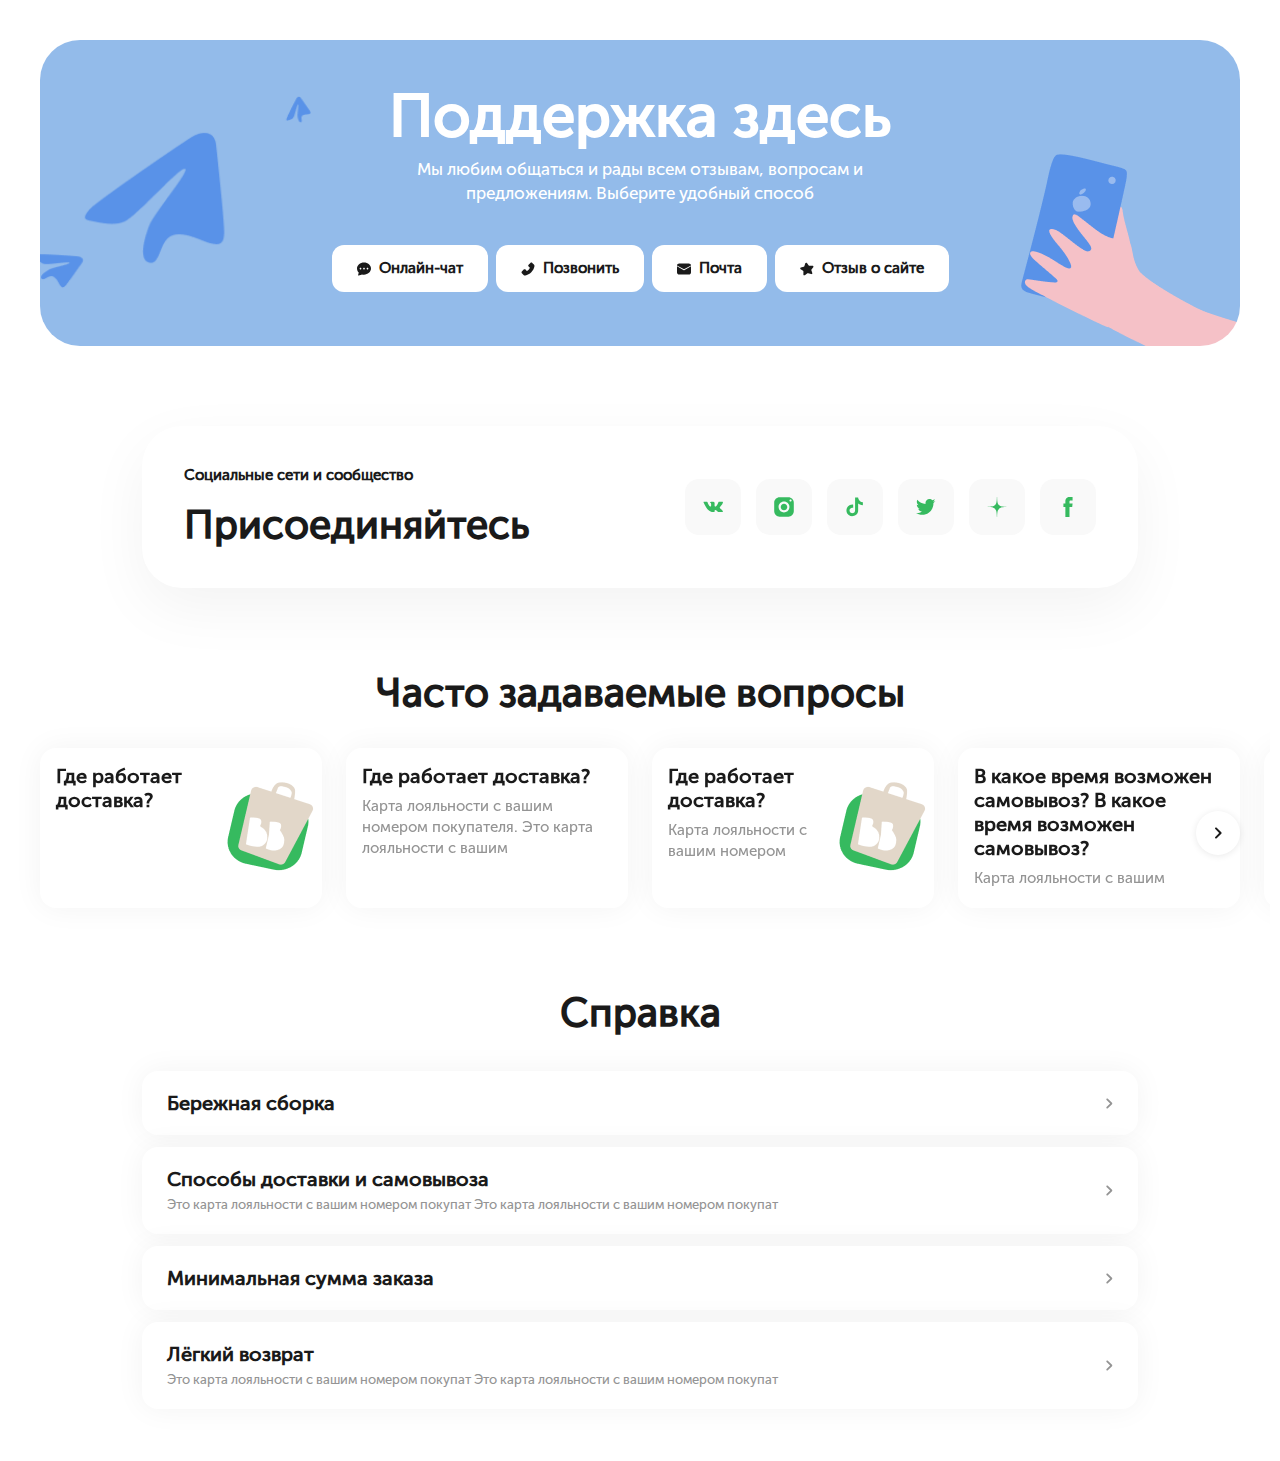
==== commit b2134396: "баги" ====
--- a/index.html
+++ b/index.html
@@ -55,14 +55,14 @@
 
                 <div class="swiper-slide">
                     <div class="swiper-slide__item swiper-slide__item--img">
-                        <a href="/article.html" class="swiper-slide__item-link">
+                        <a href="article.html" class="swiper-slide__item-link">
                             <h4 class="swiper-slide__item-headline">Где работает доставка?</h4>
                         </a>
                     </div>
                 </div>
                 <div class="swiper-slide">
                     <div class="swiper-slide__item">
-                        <a href="/article.html" class="swiper-slide__item-link">
+                        <a href="article.html" class="swiper-slide__item-link">
                             <h4 class="swiper-slide__item-headline">Где работает доставка?</h4>
                             <p class="swiper-slide__item-description">Карта лояльности с вашим номером покупателя. Это
                                 карта
@@ -72,7 +72,7 @@
                 </div>
                 <div class="swiper-slide">
                     <div class="swiper-slide__item swiper-slide__item--img">
-                        <a href="/article.html" class="swiper-slide__item-link">
+                        <a href="article.html" class="swiper-slide__item-link">
                             <h4 class="swiper-slide__item-headline">Где работает доставка?</h4>
                             <p class="swiper-slide__item-description">Карта лояльности с вашим номером</p>
                         </a>
@@ -90,6 +90,43 @@
                 </div>
 
 
+
+
+                <div class="swiper-slide">
+                    <div class="swiper-slide__item swiper-slide__item--img">
+                        <a href="article.html" class="swiper-slide__item-link">
+                            <h4 class="swiper-slide__item-headline">Где работает доставка?</h4>
+                        </a>
+                    </div>
+                </div>
+                <div class="swiper-slide">
+                    <div class="swiper-slide__item">
+                        <a href="article.html" class="swiper-slide__item-link">
+                            <h4 class="swiper-slide__item-headline">Где работает доставка?</h4>
+                            <p class="swiper-slide__item-description">Карта лояльности с вашим номером покупателя. Это
+                                карта
+                                лояльности с вашим</p>
+                        </a>
+                    </div>
+                </div>
+                <div class="swiper-slide">
+                    <div class="swiper-slide__item swiper-slide__item--img">
+                        <a href="article.html" class="swiper-slide__item-link">
+                            <h4 class="swiper-slide__item-headline">Где работает доставка?</h4>
+                            <p class="swiper-slide__item-description">Карта лояльности с вашим номером</p>
+                        </a>
+                    </div>
+                </div>
+                <div class="swiper-slide">
+                    <div class="swiper-slide__item">
+                        <a href="" class="swiper-slide__item-link">
+                            <h4 class="swiper-slide__item-headline">В какое время возможен самовывоз? В какое время
+                                возможен
+                                самовывоз?</h4>
+                            <p class="swiper-slide__item-description">Карта лояльности с вашим</p>
+                        </a>
+                    </div>
+                </div>
             </div>
 
             <div class="swiper-button-next"></div>
--- a/css/style.css
+++ b/css/style.css
@@ -750,7 +750,6 @@
   }
   .mySwiper .swiper-wrapper .swiper-slide {
     width: 282px !important;
-    margin-right: 0 !important;
   }
   .swiper-slide .swiper-slide__item {
     width: 282px;
@@ -767,18 +766,6 @@
     background-position: center;
     border-radius: 50%;
   }
-  .support__faq .mySwiper .swiper-button-prev {
-    display: block;
-    left: 30px;
-    width: 44px;
-    height: 44px;
-    box-shadow: 0px 1px 7px 0px rgba(0, 0, 0, 0.09);
-    background-color: rgb(255, 255, 255);
-    background-image: url(../img/chevron_left.svg);
-    background-repeat: no-repeat;
-    background-position: center;
-    border-radius: 50%;
-  }
   .support__enquiry {
     padding: 40px;
   }
